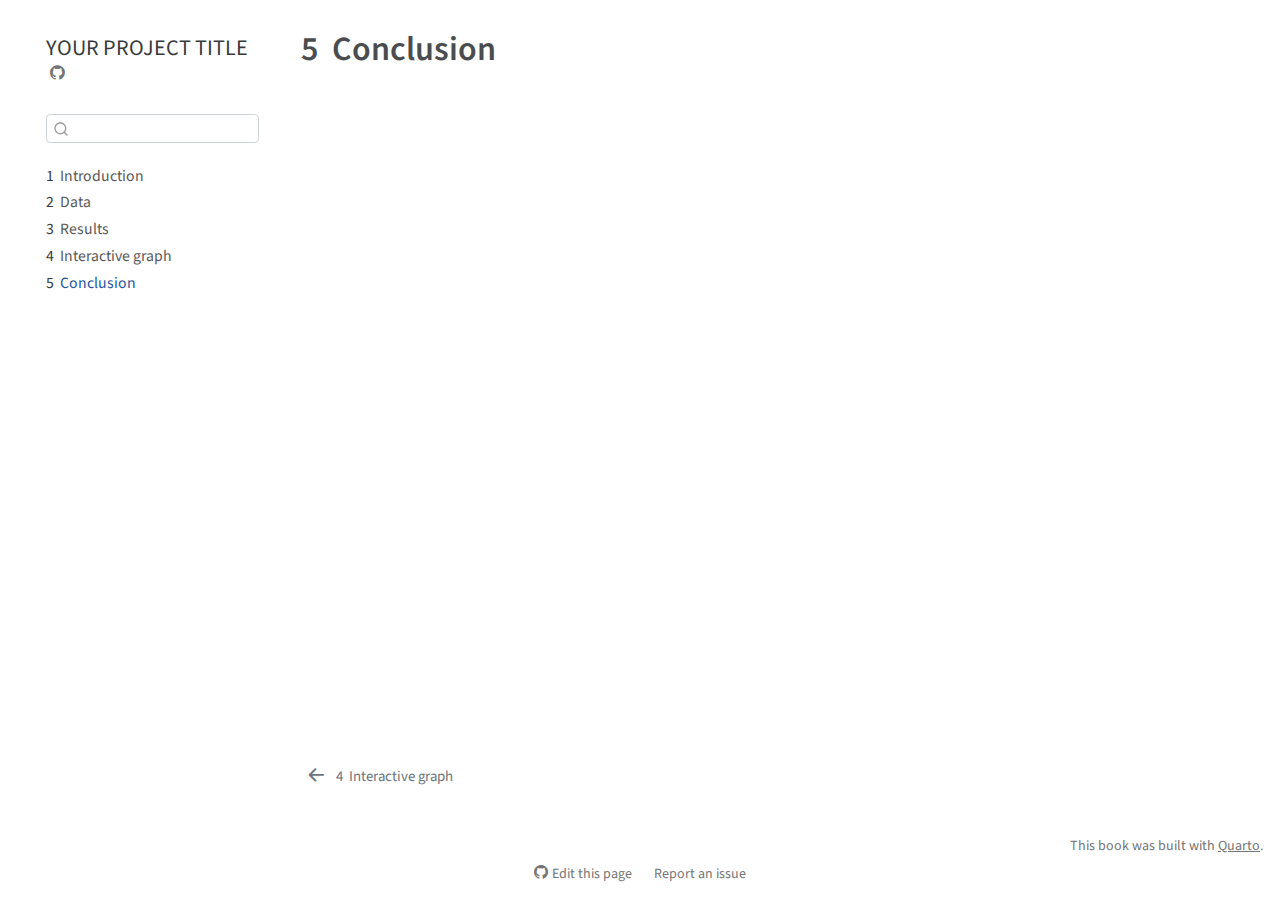
==== docs/conclusion.html @ 66e12816 "Initial commit" ====
<!DOCTYPE html>
<html xmlns="http://www.w3.org/1999/xhtml" lang="en" xml:lang="en"><head>

<meta charset="utf-8">
<meta name="generator" content="quarto-1.3.433">

<meta name="viewport" content="width=device-width, initial-scale=1.0, user-scalable=yes">


<title>YOUR PROJECT TITLE - 5&nbsp; Conclusion</title>
<style>
code{white-space: pre-wrap;}
span.smallcaps{font-variant: small-caps;}
div.columns{display: flex; gap: min(4vw, 1.5em);}
div.column{flex: auto; overflow-x: auto;}
div.hanging-indent{margin-left: 1.5em; text-indent: -1.5em;}
ul.task-list{list-style: none;}
ul.task-list li input[type="checkbox"] {
  width: 0.8em;
  margin: 0 0.8em 0.2em -1em; /* quarto-specific, see https://github.com/quarto-dev/quarto-cli/issues/4556 */ 
  vertical-align: middle;
}
</style>


<script src="site_libs/quarto-nav/quarto-nav.js"></script>
<script src="site_libs/quarto-nav/headroom.min.js"></script>
<script src="site_libs/clipboard/clipboard.min.js"></script>
<script src="site_libs/quarto-search/autocomplete.umd.js"></script>
<script src="site_libs/quarto-search/fuse.min.js"></script>
<script src="site_libs/quarto-search/quarto-search.js"></script>
<meta name="quarto:offset" content="./">
<link href="./d3graph.html" rel="prev">
<script src="site_libs/quarto-html/quarto.js"></script>
<script src="site_libs/quarto-html/popper.min.js"></script>
<script src="site_libs/quarto-html/tippy.umd.min.js"></script>
<script src="site_libs/quarto-html/anchor.min.js"></script>
<link href="site_libs/quarto-html/tippy.css" rel="stylesheet">
<link href="site_libs/quarto-html/quarto-syntax-highlighting.css" rel="stylesheet" id="quarto-text-highlighting-styles">
<script src="site_libs/bootstrap/bootstrap.min.js"></script>
<link href="site_libs/bootstrap/bootstrap-icons.css" rel="stylesheet">
<link href="site_libs/bootstrap/bootstrap.min.css" rel="stylesheet" id="quarto-bootstrap" data-mode="light">
<script id="quarto-search-options" type="application/json">{
  "location": "sidebar",
  "copy-button": false,
  "collapse-after": 3,
  "panel-placement": "start",
  "type": "textbox",
  "limit": 20,
  "language": {
    "search-no-results-text": "No results",
    "search-matching-documents-text": "matching documents",
    "search-copy-link-title": "Copy link to search",
    "search-hide-matches-text": "Hide additional matches",
    "search-more-match-text": "more match in this document",
    "search-more-matches-text": "more matches in this document",
    "search-clear-button-title": "Clear",
    "search-detached-cancel-button-title": "Cancel",
    "search-submit-button-title": "Submit",
    "search-label": "Search"
  }
}</script>


</head>

<body class="nav-sidebar floating">

<div id="quarto-search-results"></div>
  <header id="quarto-header" class="headroom fixed-top">
  <nav class="quarto-secondary-nav">
    <div class="container-fluid d-flex">
      <button type="button" class="quarto-btn-toggle btn" data-bs-toggle="collapse" data-bs-target="#quarto-sidebar,#quarto-sidebar-glass" aria-controls="quarto-sidebar" aria-expanded="false" aria-label="Toggle sidebar navigation" onclick="if (window.quartoToggleHeadroom) { window.quartoToggleHeadroom(); }">
        <i class="bi bi-layout-text-sidebar-reverse"></i>
      </button>
      <nav class="quarto-page-breadcrumbs" aria-label="breadcrumb"><ol class="breadcrumb"><li class="breadcrumb-item"><a href="./conclusion.html"><span class="chapter-number">5</span>&nbsp; <span class="chapter-title">Conclusion</span></a></li></ol></nav>
      <a class="flex-grow-1" role="button" data-bs-toggle="collapse" data-bs-target="#quarto-sidebar,#quarto-sidebar-glass" aria-controls="quarto-sidebar" aria-expanded="false" aria-label="Toggle sidebar navigation" onclick="if (window.quartoToggleHeadroom) { window.quartoToggleHeadroom(); }">      
      </a>
      <button type="button" class="btn quarto-search-button" aria-label="" onclick="window.quartoOpenSearch();">
        <i class="bi bi-search"></i>
      </button>
    </div>
  </nav>
</header>
<!-- content -->
<div id="quarto-content" class="quarto-container page-columns page-rows-contents page-layout-article">
<!-- sidebar -->
  <nav id="quarto-sidebar" class="sidebar collapse collapse-horizontal sidebar-navigation floating overflow-auto">
    <div class="pt-lg-2 mt-2 text-left sidebar-header">
    <div class="sidebar-title mb-0 py-0">
      <a href="./">YOUR PROJECT TITLE</a> 
        <div class="sidebar-tools-main">
    <a href="https://github.com/YOUR_GITHUB_ACCOUNT/REPO_NAME" rel="" title="Source Code" class="quarto-navigation-tool px-1" aria-label="Source Code"><i class="bi bi-github"></i></a>
</div>
    </div>
      </div>
        <div class="mt-2 flex-shrink-0 align-items-center">
        <div class="sidebar-search">
        <div id="quarto-search" class="" title="Search"></div>
        </div>
        </div>
    <div class="sidebar-menu-container"> 
    <ul class="list-unstyled mt-1">
        <li class="sidebar-item">
  <div class="sidebar-item-container"> 
  <a href="./index.html" class="sidebar-item-text sidebar-link">
 <span class="menu-text"><span class="chapter-number">1</span>&nbsp; <span class="chapter-title">Introduction</span></span></a>
  </div>
</li>
        <li class="sidebar-item">
  <div class="sidebar-item-container"> 
  <a href="./data.html" class="sidebar-item-text sidebar-link">
 <span class="menu-text"><span class="chapter-number">2</span>&nbsp; <span class="chapter-title">Data</span></span></a>
  </div>
</li>
        <li class="sidebar-item">
  <div class="sidebar-item-container"> 
  <a href="./results.html" class="sidebar-item-text sidebar-link">
 <span class="menu-text"><span class="chapter-number">3</span>&nbsp; <span class="chapter-title">Results</span></span></a>
  </div>
</li>
        <li class="sidebar-item">
  <div class="sidebar-item-container"> 
  <a href="./d3graph.html" class="sidebar-item-text sidebar-link">
 <span class="menu-text"><span class="chapter-number">4</span>&nbsp; <span class="chapter-title">Interactive graph</span></span></a>
  </div>
</li>
        <li class="sidebar-item">
  <div class="sidebar-item-container"> 
  <a href="./conclusion.html" class="sidebar-item-text sidebar-link active">
 <span class="menu-text"><span class="chapter-number">5</span>&nbsp; <span class="chapter-title">Conclusion</span></span></a>
  </div>
</li>
    </ul>
    </div>
</nav>
<div id="quarto-sidebar-glass" data-bs-toggle="collapse" data-bs-target="#quarto-sidebar,#quarto-sidebar-glass"></div>
<!-- margin-sidebar -->
    <div id="quarto-margin-sidebar" class="sidebar margin-sidebar">
        
    </div>
<!-- main -->
<main class="content" id="quarto-document-content">

<header id="title-block-header" class="quarto-title-block default">
<div class="quarto-title">
<h1 class="title"><span class="chapter-number">5</span>&nbsp; <span class="chapter-title">Conclusion</span></h1>
</div>



<div class="quarto-title-meta">

    
  
    
  </div>
  

</header>




</main> <!-- /main -->
<script id="quarto-html-after-body" type="application/javascript">
window.document.addEventListener("DOMContentLoaded", function (event) {
  const toggleBodyColorMode = (bsSheetEl) => {
    const mode = bsSheetEl.getAttribute("data-mode");
    const bodyEl = window.document.querySelector("body");
    if (mode === "dark") {
      bodyEl.classList.add("quarto-dark");
      bodyEl.classList.remove("quarto-light");
    } else {
      bodyEl.classList.add("quarto-light");
      bodyEl.classList.remove("quarto-dark");
    }
  }
  const toggleBodyColorPrimary = () => {
    const bsSheetEl = window.document.querySelector("link#quarto-bootstrap");
    if (bsSheetEl) {
      toggleBodyColorMode(bsSheetEl);
    }
  }
  toggleBodyColorPrimary();  
  const icon = "";
  const anchorJS = new window.AnchorJS();
  anchorJS.options = {
    placement: 'right',
    icon: icon
  };
  anchorJS.add('.anchored');
  const isCodeAnnotation = (el) => {
    for (const clz of el.classList) {
      if (clz.startsWith('code-annotation-')) {                     
        return true;
      }
    }
    return false;
  }
  const clipboard = new window.ClipboardJS('.code-copy-button', {
    text: function(trigger) {
      const codeEl = trigger.previousElementSibling.cloneNode(true);
      for (const childEl of codeEl.children) {
        if (isCodeAnnotation(childEl)) {
          childEl.remove();
        }
      }
      return codeEl.innerText;
    }
  });
  clipboard.on('success', function(e) {
    // button target
    const button = e.trigger;
    // don't keep focus
    button.blur();
    // flash "checked"
    button.classList.add('code-copy-button-checked');
    var currentTitle = button.getAttribute("title");
    button.setAttribute("title", "Copied!");
    let tooltip;
    if (window.bootstrap) {
      button.setAttribute("data-bs-toggle", "tooltip");
      button.setAttribute("data-bs-placement", "left");
      button.setAttribute("data-bs-title", "Copied!");
      tooltip = new bootstrap.Tooltip(button, 
        { trigger: "manual", 
          customClass: "code-copy-button-tooltip",
          offset: [0, -8]});
      tooltip.show();    
    }
    setTimeout(function() {
      if (tooltip) {
        tooltip.hide();
        button.removeAttribute("data-bs-title");
        button.removeAttribute("data-bs-toggle");
        button.removeAttribute("data-bs-placement");
      }
      button.setAttribute("title", currentTitle);
      button.classList.remove('code-copy-button-checked');
    }, 1000);
    // clear code selection
    e.clearSelection();
  });
  function tippyHover(el, contentFn) {
    const config = {
      allowHTML: true,
      content: contentFn,
      maxWidth: 500,
      delay: 100,
      arrow: false,
      appendTo: function(el) {
          return el.parentElement;
      },
      interactive: true,
      interactiveBorder: 10,
      theme: 'quarto',
      placement: 'bottom-start'
    };
    window.tippy(el, config); 
  }
  const noterefs = window.document.querySelectorAll('a[role="doc-noteref"]');
  for (var i=0; i<noterefs.length; i++) {
    const ref = noterefs[i];
    tippyHover(ref, function() {
      // use id or data attribute instead here
      let href = ref.getAttribute('data-footnote-href') || ref.getAttribute('href');
      try { href = new URL(href).hash; } catch {}
      const id = href.replace(/^#\/?/, "");
      const note = window.document.getElementById(id);
      return note.innerHTML;
    });
  }
      let selectedAnnoteEl;
      const selectorForAnnotation = ( cell, annotation) => {
        let cellAttr = 'data-code-cell="' + cell + '"';
        let lineAttr = 'data-code-annotation="' +  annotation + '"';
        const selector = 'span[' + cellAttr + '][' + lineAttr + ']';
        return selector;
      }
      const selectCodeLines = (annoteEl) => {
        const doc = window.document;
        const targetCell = annoteEl.getAttribute("data-target-cell");
        const targetAnnotation = annoteEl.getAttribute("data-target-annotation");
        const annoteSpan = window.document.querySelector(selectorForAnnotation(targetCell, targetAnnotation));
        const lines = annoteSpan.getAttribute("data-code-lines").split(",");
        const lineIds = lines.map((line) => {
          return targetCell + "-" + line;
        })
        let top = null;
        let height = null;
        let parent = null;
        if (lineIds.length > 0) {
            //compute the position of the single el (top and bottom and make a div)
            const el = window.document.getElementById(lineIds[0]);
            top = el.offsetTop;
            height = el.offsetHeight;
            parent = el.parentElement.parentElement;
          if (lineIds.length > 1) {
            const lastEl = window.document.getElementById(lineIds[lineIds.length - 1]);
            const bottom = lastEl.offsetTop + lastEl.offsetHeight;
            height = bottom - top;
          }
          if (top !== null && height !== null && parent !== null) {
            // cook up a div (if necessary) and position it 
            let div = window.document.getElementById("code-annotation-line-highlight");
            if (div === null) {
              div = window.document.createElement("div");
              div.setAttribute("id", "code-annotation-line-highlight");
              div.style.position = 'absolute';
              parent.appendChild(div);
            }
            div.style.top = top - 2 + "px";
            div.style.height = height + 4 + "px";
            let gutterDiv = window.document.getElementById("code-annotation-line-highlight-gutter");
            if (gutterDiv === null) {
              gutterDiv = window.document.createElement("div");
              gutterDiv.setAttribute("id", "code-annotation-line-highlight-gutter");
              gutterDiv.style.position = 'absolute';
              const codeCell = window.document.getElementById(targetCell);
              const gutter = codeCell.querySelector('.code-annotation-gutter');
              gutter.appendChild(gutterDiv);
            }
            gutterDiv.style.top = top - 2 + "px";
            gutterDiv.style.height = height + 4 + "px";
          }
          selectedAnnoteEl = annoteEl;
        }
      };
      const unselectCodeLines = () => {
        const elementsIds = ["code-annotation-line-highlight", "code-annotation-line-highlight-gutter"];
        elementsIds.forEach((elId) => {
          const div = window.document.getElementById(elId);
          if (div) {
            div.remove();
          }
        });
        selectedAnnoteEl = undefined;
      };
      // Attach click handler to the DT
      const annoteDls = window.document.querySelectorAll('dt[data-target-cell]');
      for (const annoteDlNode of annoteDls) {
        annoteDlNode.addEventListener('click', (event) => {
          const clickedEl = event.target;
          if (clickedEl !== selectedAnnoteEl) {
            unselectCodeLines();
            const activeEl = window.document.querySelector('dt[data-target-cell].code-annotation-active');
            if (activeEl) {
              activeEl.classList.remove('code-annotation-active');
            }
            selectCodeLines(clickedEl);
            clickedEl.classList.add('code-annotation-active');
          } else {
            // Unselect the line
            unselectCodeLines();
            clickedEl.classList.remove('code-annotation-active');
          }
        });
      }
  const findCites = (el) => {
    const parentEl = el.parentElement;
    if (parentEl) {
      const cites = parentEl.dataset.cites;
      if (cites) {
        return {
          el,
          cites: cites.split(' ')
        };
      } else {
        return findCites(el.parentElement)
      }
    } else {
      return undefined;
    }
  };
  var bibliorefs = window.document.querySelectorAll('a[role="doc-biblioref"]');
  for (var i=0; i<bibliorefs.length; i++) {
    const ref = bibliorefs[i];
    const citeInfo = findCites(ref);
    if (citeInfo) {
      tippyHover(citeInfo.el, function() {
        var popup = window.document.createElement('div');
        citeInfo.cites.forEach(function(cite) {
          var citeDiv = window.document.createElement('div');
          citeDiv.classList.add('hanging-indent');
          citeDiv.classList.add('csl-entry');
          var biblioDiv = window.document.getElementById('ref-' + cite);
          if (biblioDiv) {
            citeDiv.innerHTML = biblioDiv.innerHTML;
          }
          popup.appendChild(citeDiv);
        });
        return popup.innerHTML;
      });
    }
  }
});
</script>
<nav class="page-navigation">
  <div class="nav-page nav-page-previous">
      <a href="./d3graph.html" class="pagination-link">
        <i class="bi bi-arrow-left-short"></i> <span class="nav-page-text"><span class="chapter-number">4</span>&nbsp; <span class="chapter-title">Interactive graph</span></span>
      </a>          
  </div>
  <div class="nav-page nav-page-next">
  </div>
</nav>
</div> <!-- /content -->
<footer class="footer">
  <div class="nav-footer">
    <div class="nav-footer-left">
      &nbsp;
    </div>   
    <div class="nav-footer-center">
      &nbsp;
    <div class="toc-actions"><div><i class="bi bi-github"></i></div><div class="action-links"><p><a href="https://github.com/YOUR_GITHUB_ACCOUNT/REPO_NAME/edit/main/conclusion.qmd" class="toc-action">Edit this page</a></p><p><a href="https://github.com/YOUR_GITHUB_ACCOUNT/REPO_NAME/issues/new" class="toc-action">Report an issue</a></p></div></div></div>
    <div class="nav-footer-right">This book was built with <a href="https://quarto.org/">Quarto</a>.</div>
  </div>
</footer>



</body></html>
---- docs/site_libs/quarto-html/tippy.css ----
.tippy-box[data-animation=fade][data-state=hidden]{opacity:0}[data-tippy-root]{max-width:calc(100vw - 10px)}.tippy-box{position:relative;background-color:#333;color:#fff;border-radius:4px;font-size:14px;line-height:1.4;white-space:normal;outline:0;transition-property:transform,visibility,opacity}.tippy-box[data-placement^=top]>.tippy-arrow{bottom:0}.tippy-box[data-placement^=top]>.tippy-arrow:before{bottom:-7px;left:0;border-width:8px 8px 0;border-top-color:initial;transform-origin:center top}.tippy-box[data-placement^=bottom]>.tippy-arrow{top:0}.tippy-box[data-placement^=bottom]>.tippy-arrow:before{top:-7px;left:0;border-width:0 8px 8px;border-bottom-color:initial;transform-origin:center bottom}.tippy-box[data-placement^=left]>.tippy-arrow{right:0}.tippy-box[data-placement^=left]>.tippy-arrow:before{border-width:8px 0 8px 8px;border-left-color:initial;right:-7px;transform-origin:center left}.tippy-box[data-placement^=right]>.tippy-arrow{left:0}.tippy-box[data-placement^=right]>.tippy-arrow:before{left:-7px;border-width:8px 8px 8px 0;border-right-color:initial;transform-origin:center right}.tippy-box[data-inertia][data-state=visible]{transition-timing-function:cubic-bezier(.54,1.5,.38,1.11)}.tippy-arrow{width:16px;height:16px;color:#333}.tippy-arrow:before{content:"";position:absolute;border-color:transparent;border-style:solid}.tippy-content{position:relative;padding:5px 9px;z-index:1}
---- docs/site_libs/quarto-html/quarto-syntax-highlighting.css ----
/* quarto syntax highlight colors */
:root {
  --quarto-hl-ot-color: #003B4F;
  --quarto-hl-at-color: #657422;
  --quarto-hl-ss-color: #20794D;
  --quarto-hl-an-color: #5E5E5E;
  --quarto-hl-fu-color: #4758AB;
  --quarto-hl-st-color: #20794D;
  --quarto-hl-cf-color: #003B4F;
  --quarto-hl-op-color: #5E5E5E;
  --quarto-hl-er-color: #AD0000;
  --quarto-hl-bn-color: #AD0000;
  --quarto-hl-al-color: #AD0000;
  --quarto-hl-va-color: #111111;
  --quarto-hl-bu-color: inherit;
  --quarto-hl-ex-color: inherit;
  --quarto-hl-pp-color: #AD0000;
  --quarto-hl-in-color: #5E5E5E;
  --quarto-hl-vs-color: #20794D;
  --quarto-hl-wa-color: #5E5E5E;
  --quarto-hl-do-color: #5E5E5E;
  --quarto-hl-im-color: #00769E;
  --quarto-hl-ch-color: #20794D;
  --quarto-hl-dt-color: #AD0000;
  --quarto-hl-fl-color: #AD0000;
  --quarto-hl-co-color: #5E5E5E;
  --quarto-hl-cv-color: #5E5E5E;
  --quarto-hl-cn-color: #8f5902;
  --quarto-hl-sc-color: #5E5E5E;
  --quarto-hl-dv-color: #AD0000;
  --quarto-hl-kw-color: #003B4F;
}

/* other quarto variables */
:root {
  --quarto-font-monospace: SFMono-Regular, Menlo, Monaco, Consolas, "Liberation Mono", "Courier New", monospace;
}

pre > code.sourceCode > span {
  color: #003B4F;
}

code span {
  color: #003B4F;
}

code.sourceCode > span {
  color: #003B4F;
}

div.sourceCode,
div.sourceCode pre.sourceCode {
  color: #003B4F;
}

code span.ot {
  color: #003B4F;
  font-style: inherit;
}

code span.at {
  color: #657422;
  font-style: inherit;
}

code span.ss {
  color: #20794D;
  font-style: inherit;
}

code span.an {
  color: #5E5E5E;
  font-style: inherit;
}

code span.fu {
  color: #4758AB;
  font-style: inherit;
}

code span.st {
  color: #20794D;
  font-style: inherit;
}

code span.cf {
  color: #003B4F;
  font-style: inherit;
}

code span.op {
  color: #5E5E5E;
  font-style: inherit;
}

code span.er {
  color: #AD0000;
  font-style: inherit;
}

code span.bn {
  color: #AD0000;
  font-style: inherit;
}

code span.al {
  color: #AD0000;
  font-style: inherit;
}

code span.va {
  color: #111111;
  font-style: inherit;
}

code span.bu {
  font-style: inherit;
}

code span.ex {
  font-style: inherit;
}

code span.pp {
  color: #AD0000;
  font-style: inherit;
}

code span.in {
  color: #5E5E5E;
  font-style: inherit;
}

code span.vs {
  color: #20794D;
  font-style: inherit;
}

code span.wa {
  color: #5E5E5E;
  font-style: italic;
}

code span.do {
  color: #5E5E5E;
  font-style: italic;
}

code span.im {
  color: #00769E;
  font-style: inherit;
}

code span.ch {
  color: #20794D;
  font-style: inherit;
}

code span.dt {
  color: #AD0000;
  font-style: inherit;
}

code span.fl {
  color: #AD0000;
  font-style: inherit;
}

code span.co {
  color: #5E5E5E;
  font-style: inherit;
}

code span.cv {
  color: #5E5E5E;
  font-style: italic;
}

code span.cn {
  color: #8f5902;
  font-style: inherit;
}

code span.sc {
  color: #5E5E5E;
  font-style: inherit;
}

code span.dv {
  color: #AD0000;
  font-style: inherit;
}

code span.kw {
  color: #003B4F;
  font-style: inherit;
}

.prevent-inlining {
  content: "</";
}

/*# sourceMappingURL=debc5d5d77c3f9108843748ff7464032.css.map */
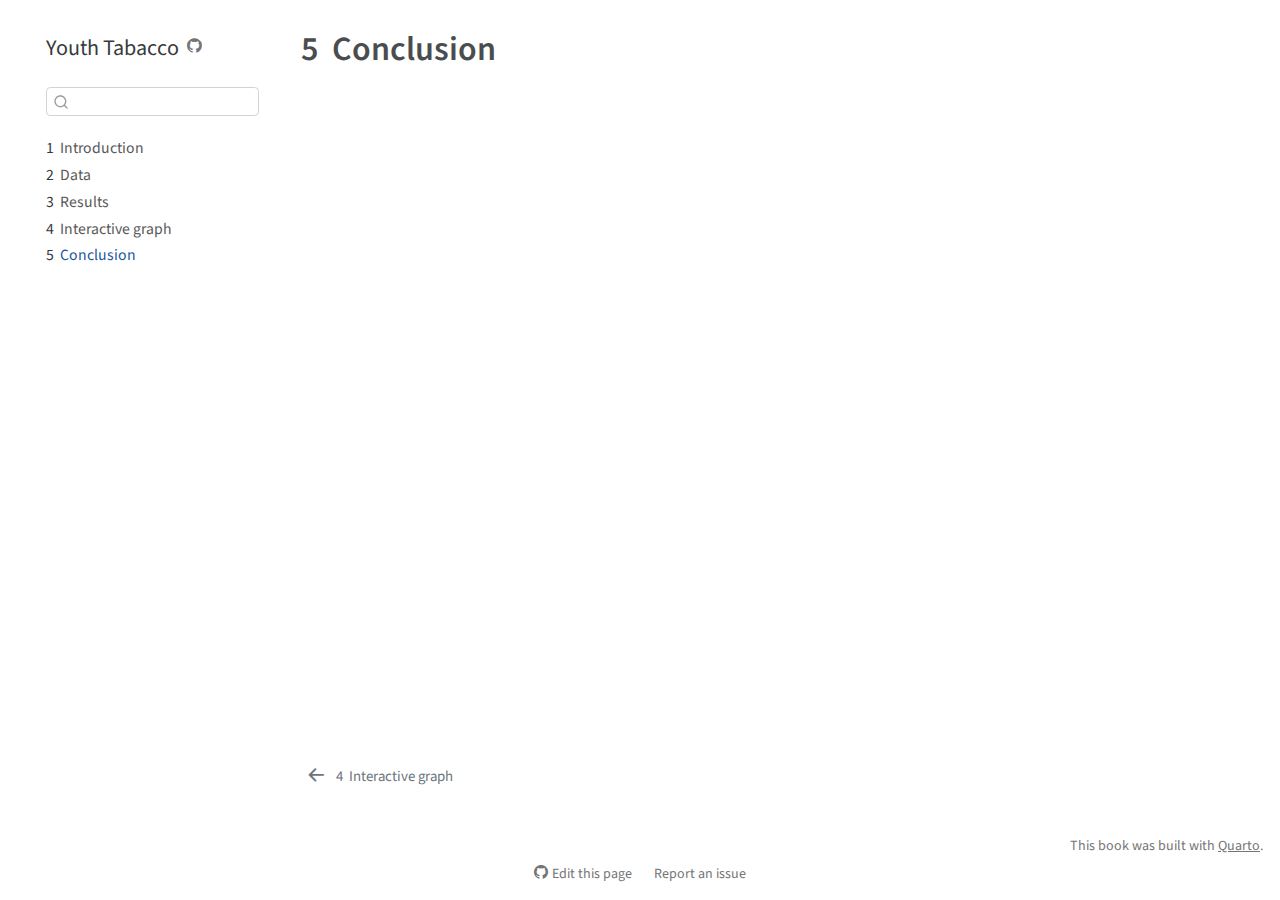
==== commit 1d75fe8f: "initial render" ====
--- a/docs/conclusion.html
+++ b/docs/conclusion.html
@@ -7,7 +7,7 @@
 <meta name="viewport" content="width=device-width, initial-scale=1.0, user-scalable=yes">
 
 
-<title>YOUR PROJECT TITLE - 5&nbsp; Conclusion</title>
+<title>Youth Tabacco - 5&nbsp; Conclusion</title>
 <style>
 code{white-space: pre-wrap;}
 span.smallcaps{font-variant: small-caps;}
@@ -88,9 +88,9 @@
   <nav id="quarto-sidebar" class="sidebar collapse collapse-horizontal sidebar-navigation floating overflow-auto">
     <div class="pt-lg-2 mt-2 text-left sidebar-header">
     <div class="sidebar-title mb-0 py-0">
-      <a href="./">YOUR PROJECT TITLE</a> 
+      <a href="./">Youth Tabacco</a> 
         <div class="sidebar-tools-main">
-    <a href="https://github.com/YOUR_GITHUB_ACCOUNT/REPO_NAME" rel="" title="Source Code" class="quarto-navigation-tool px-1" aria-label="Source Code"><i class="bi bi-github"></i></a>
+    <a href="https://github.com/yutongzhang37/tobacco" rel="" title="Source Code" class="quarto-navigation-tool px-1" aria-label="Source Code"><i class="bi bi-github"></i></a>
 </div>
     </div>
       </div>
@@ -413,7 +413,7 @@
     </div>   
     <div class="nav-footer-center">
       &nbsp;
-    <div class="toc-actions"><div><i class="bi bi-github"></i></div><div class="action-links"><p><a href="https://github.com/YOUR_GITHUB_ACCOUNT/REPO_NAME/edit/main/conclusion.qmd" class="toc-action">Edit this page</a></p><p><a href="https://github.com/YOUR_GITHUB_ACCOUNT/REPO_NAME/issues/new" class="toc-action">Report an issue</a></p></div></div></div>
+    <div class="toc-actions"><div><i class="bi bi-github"></i></div><div class="action-links"><p><a href="https://github.com/yutongzhang37/tobacco/edit/main/conclusion.qmd" class="toc-action">Edit this page</a></p><p><a href="https://github.com/yutongzhang37/tobacco/issues/new" class="toc-action">Report an issue</a></p></div></div></div>
     <div class="nav-footer-right">This book was built with <a href="https://quarto.org/">Quarto</a>.</div>
   </div>
 </footer>
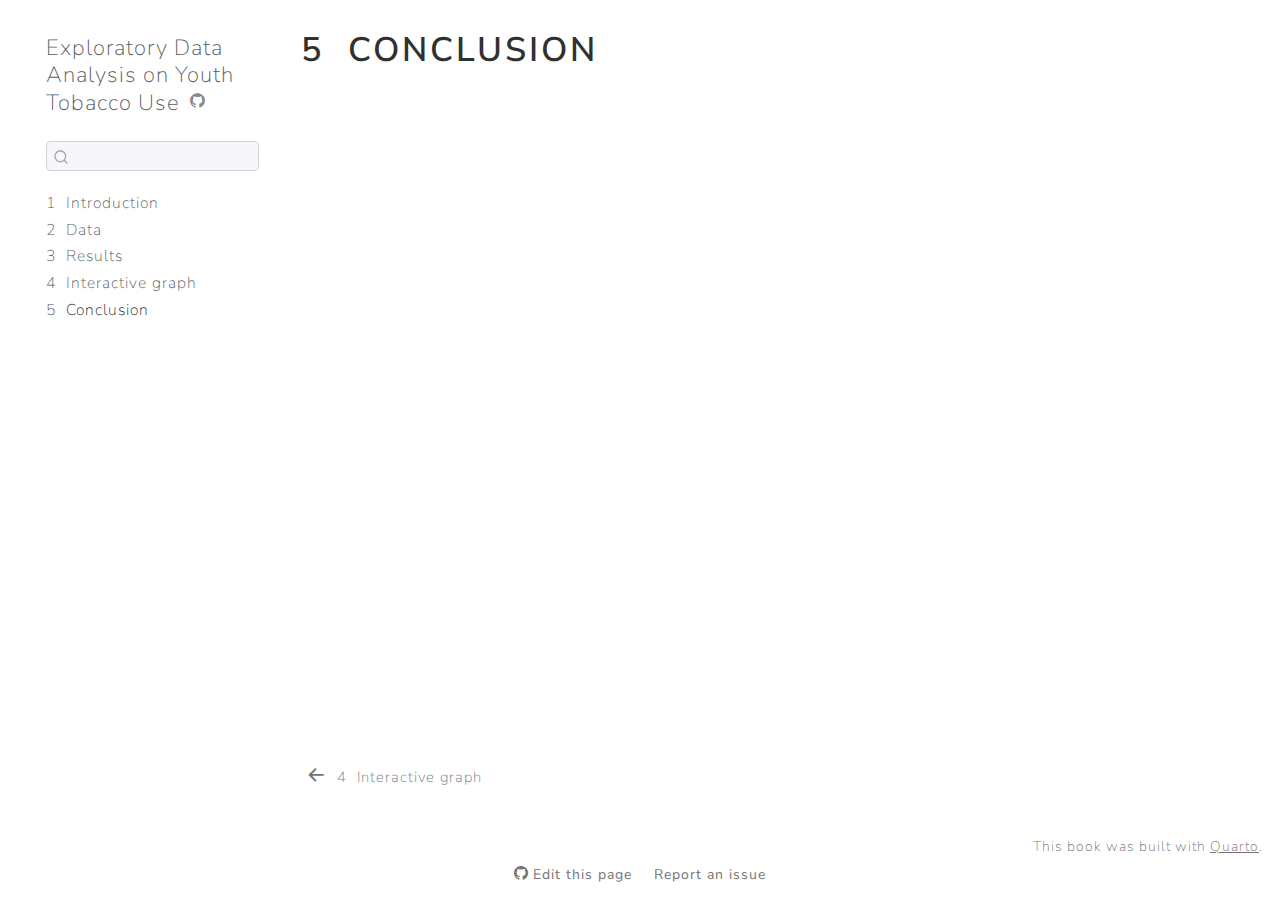
==== commit 424a7de0: "data render" ====
--- a/docs/conclusion.html
+++ b/docs/conclusion.html
@@ -2,12 +2,12 @@
 <html xmlns="http://www.w3.org/1999/xhtml" lang="en" xml:lang="en"><head>
 
 <meta charset="utf-8">
-<meta name="generator" content="quarto-1.3.433">
+<meta name="generator" content="quarto-1.3.353">
 
 <meta name="viewport" content="width=device-width, initial-scale=1.0, user-scalable=yes">
 
 
-<title>Youth Tabacco - 5&nbsp; Conclusion</title>
+<title>Exploratory Data Analysis on Youth Tobacco Use - 5&nbsp; Conclusion</title>
 <style>
 code{white-space: pre-wrap;}
 span.smallcaps{font-variant: small-caps;}
@@ -56,8 +56,7 @@
     "search-more-matches-text": "more matches in this document",
     "search-clear-button-title": "Clear",
     "search-detached-cancel-button-title": "Cancel",
-    "search-submit-button-title": "Submit",
-    "search-label": "Search"
+    "search-submit-button-title": "Submit"
   }
 }</script>
 
@@ -76,7 +75,7 @@
       <nav class="quarto-page-breadcrumbs" aria-label="breadcrumb"><ol class="breadcrumb"><li class="breadcrumb-item"><a href="./conclusion.html"><span class="chapter-number">5</span>&nbsp; <span class="chapter-title">Conclusion</span></a></li></ol></nav>
       <a class="flex-grow-1" role="button" data-bs-toggle="collapse" data-bs-target="#quarto-sidebar,#quarto-sidebar-glass" aria-controls="quarto-sidebar" aria-expanded="false" aria-label="Toggle sidebar navigation" onclick="if (window.quartoToggleHeadroom) { window.quartoToggleHeadroom(); }">      
       </a>
-      <button type="button" class="btn quarto-search-button" aria-label="" onclick="window.quartoOpenSearch();">
+      <button type="button" class="btn quarto-search-button" aria-label="Search" onclick="window.quartoOpenSearch();">
         <i class="bi bi-search"></i>
       </button>
     </div>
@@ -88,9 +87,9 @@
   <nav id="quarto-sidebar" class="sidebar collapse collapse-horizontal sidebar-navigation floating overflow-auto">
     <div class="pt-lg-2 mt-2 text-left sidebar-header">
     <div class="sidebar-title mb-0 py-0">
-      <a href="./">Youth Tabacco</a> 
+      <a href="./">Exploratory Data Analysis on Youth Tobacco Use</a> 
         <div class="sidebar-tools-main">
-    <a href="https://github.com/yutongzhang37/tobacco" rel="" title="Source Code" class="quarto-navigation-tool px-1" aria-label="Source Code"><i class="bi bi-github"></i></a>
+    <a href="https://github.com/yutongzhang37/tobacco" title="Source Code" class="quarto-navigation-tool px-1" aria-label="Source Code"><i class="bi bi-github"></i></a>
 </div>
     </div>
       </div>
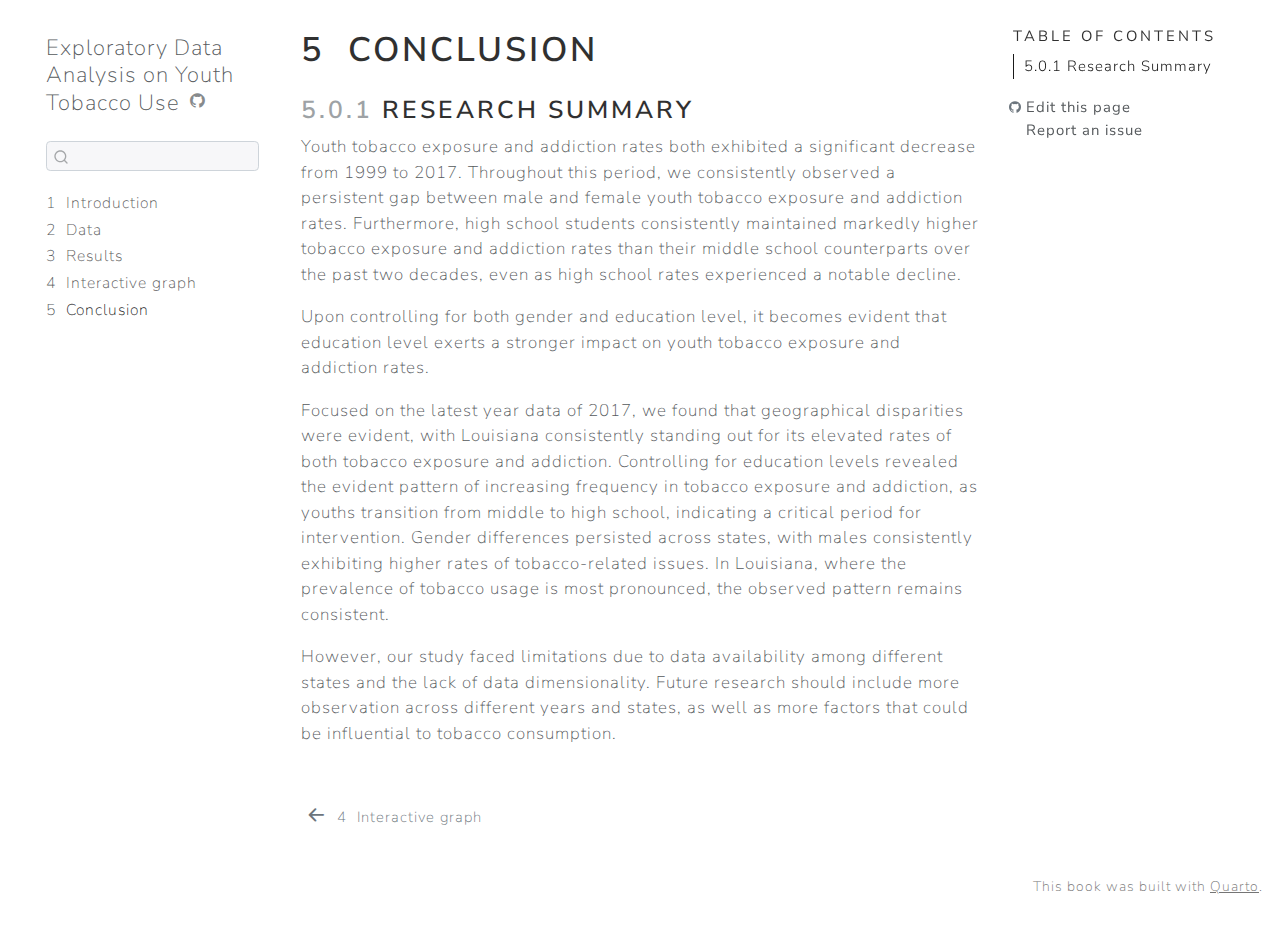
==== commit 5966acfe: "Conclusion" ====
--- a/docs/conclusion.html
+++ b/docs/conclusion.html
@@ -136,7 +136,13 @@
 <div id="quarto-sidebar-glass" data-bs-toggle="collapse" data-bs-target="#quarto-sidebar,#quarto-sidebar-glass"></div>
 <!-- margin-sidebar -->
     <div id="quarto-margin-sidebar" class="sidebar margin-sidebar">
-        
+        <nav id="TOC" role="doc-toc" class="toc-active">
+    <h2 id="toc-title">Table of contents</h2>
+   
+  <ul>
+  <li><a href="#research-summary" id="toc-research-summary" class="nav-link active" data-scroll-target="#research-summary"><span class="header-section-number">5.0.1</span> Research Summary</a></li>
+  </ul>
+<div class="toc-actions"><div><i class="bi bi-github"></i></div><div class="action-links"><p><a href="https://github.com/yutongzhang37/tobacco/edit/main/conclusion.qmd" class="toc-action">Edit this page</a></p><p><a href="https://github.com/yutongzhang37/tobacco/issues/new" class="toc-action">Report an issue</a></p></div></div></nav>
     </div>
 <!-- main -->
 <main class="content" id="quarto-document-content">
@@ -158,8 +164,15 @@
 
 </header>
 
-
-
+<section id="research-summary" class="level3" data-number="5.0.1">
+<h3 data-number="5.0.1" class="anchored" data-anchor-id="research-summary"><span class="header-section-number">5.0.1</span> Research Summary</h3>
+<p>Youth tobacco exposure and addiction rates both exhibited a significant decrease from 1999 to 2017. Throughout this period, we consistently observed a persistent gap between male and female youth tobacco exposure and addiction rates. Furthermore, high school students consistently maintained markedly higher tobacco exposure and addiction rates than their middle school counterparts over the past two decades, even as high school rates experienced a notable decline.</p>
+<p>Upon controlling for both gender and education level, it becomes evident that education level exerts a stronger impact on youth tobacco exposure and addiction rates.</p>
+<p>Focused on the latest year data of 2017, we found that geographical disparities were evident, with Louisiana consistently standing out for its elevated rates of both tobacco exposure and addiction. Controlling for education levels revealed the evident pattern of increasing frequency in tobacco exposure and addiction, as youths transition from middle to high school, indicating a critical period for intervention. Gender differences persisted across states, with males consistently exhibiting higher rates of tobacco-related issues. In Louisiana, where the prevalence of tobacco usage is most pronounced, the observed pattern remains consistent.</p>
+<p>However, our study faced limitations due to data availability among different states and the lack of data dimensionality. Future research should include more observation across different years and states, as well as more factors that could be influential to tobacco consumption.</p>
+
+
+</section>
 
 </main> <!-- /main -->
 <script id="quarto-html-after-body" type="application/javascript">
@@ -412,7 +425,7 @@
     </div>   
     <div class="nav-footer-center">
       &nbsp;
-    <div class="toc-actions"><div><i class="bi bi-github"></i></div><div class="action-links"><p><a href="https://github.com/yutongzhang37/tobacco/edit/main/conclusion.qmd" class="toc-action">Edit this page</a></p><p><a href="https://github.com/yutongzhang37/tobacco/issues/new" class="toc-action">Report an issue</a></p></div></div></div>
+    </div>
     <div class="nav-footer-right">This book was built with <a href="https://quarto.org/">Quarto</a>.</div>
   </div>
 </footer>
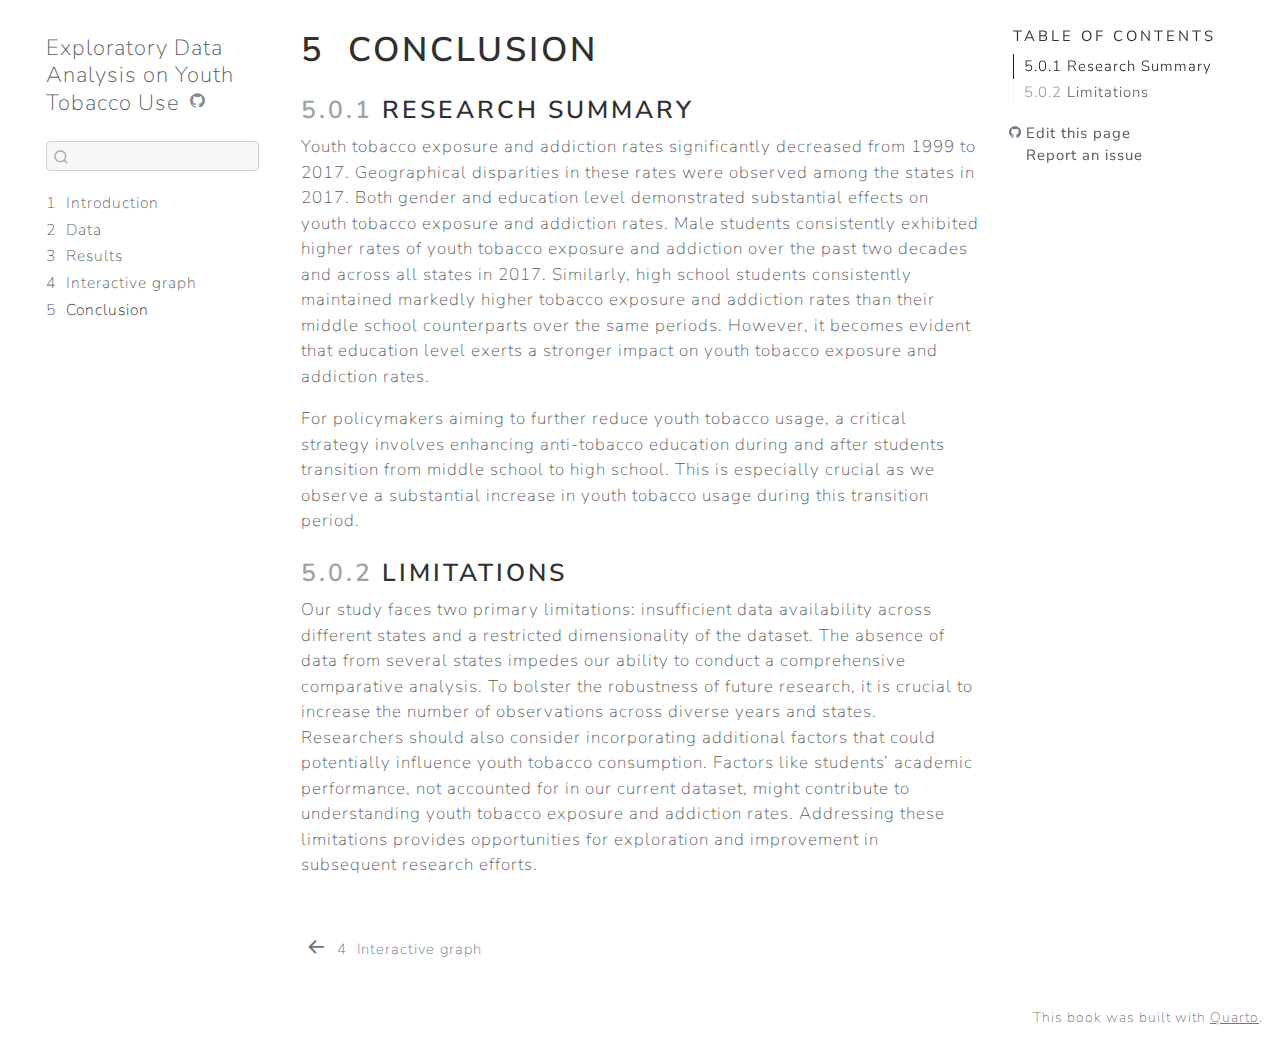
==== commit c13a26d0: "Update subheadings" ====
--- a/docs/conclusion.html
+++ b/docs/conclusion.html
@@ -141,6 +141,7 @@
    
   <ul>
   <li><a href="#research-summary" id="toc-research-summary" class="nav-link active" data-scroll-target="#research-summary"><span class="header-section-number">5.0.1</span> Research Summary</a></li>
+  <li><a href="#limitations" id="toc-limitations" class="nav-link" data-scroll-target="#limitations"><span class="header-section-number">5.0.2</span> Limitations</a></li>
   </ul>
 <div class="toc-actions"><div><i class="bi bi-github"></i></div><div class="action-links"><p><a href="https://github.com/yutongzhang37/tobacco/edit/main/conclusion.qmd" class="toc-action">Edit this page</a></p><p><a href="https://github.com/yutongzhang37/tobacco/issues/new" class="toc-action">Report an issue</a></p></div></div></nav>
     </div>
@@ -166,10 +167,12 @@
 
 <section id="research-summary" class="level3" data-number="5.0.1">
 <h3 data-number="5.0.1" class="anchored" data-anchor-id="research-summary"><span class="header-section-number">5.0.1</span> Research Summary</h3>
-<p>Youth tobacco exposure and addiction rates both exhibited a significant decrease from 1999 to 2017. Throughout this period, we consistently observed a persistent gap between male and female youth tobacco exposure and addiction rates. Furthermore, high school students consistently maintained markedly higher tobacco exposure and addiction rates than their middle school counterparts over the past two decades, even as high school rates experienced a notable decline.</p>
-<p>Upon controlling for both gender and education level, it becomes evident that education level exerts a stronger impact on youth tobacco exposure and addiction rates.</p>
-<p>Focused on the latest year data of 2017, we found that geographical disparities were evident, with Louisiana consistently standing out for its elevated rates of both tobacco exposure and addiction. Controlling for education levels revealed the evident pattern of increasing frequency in tobacco exposure and addiction, as youths transition from middle to high school, indicating a critical period for intervention. Gender differences persisted across states, with males consistently exhibiting higher rates of tobacco-related issues. In Louisiana, where the prevalence of tobacco usage is most pronounced, the observed pattern remains consistent.</p>
-<p>However, our study faced limitations due to data availability among different states and the lack of data dimensionality. Future research should include more observation across different years and states, as well as more factors that could be influential to tobacco consumption.</p>
+<p>Youth tobacco exposure and addiction rates significantly decreased from 1999 to 2017. Geographical disparities in these rates were observed among the states in 2017. Both gender and education level demonstrated substantial effects on youth tobacco exposure and addiction rates. Male students consistently exhibited higher rates of youth tobacco exposure and addiction over the past two decades and across all states in 2017. Similarly, high school students consistently maintained markedly higher tobacco exposure and addiction rates than their middle school counterparts over the same periods. However, it becomes evident that education level exerts a stronger impact on youth tobacco exposure and addiction rates.</p>
+<p>For policymakers aiming to further reduce youth tobacco usage, a critical strategy involves enhancing anti-tobacco education during and after students transition from middle school to high school. This is especially crucial as we observe a substantial increase in youth tobacco usage during this transition period.</p>
+</section>
+<section id="limitations" class="level3" data-number="5.0.2">
+<h3 data-number="5.0.2" class="anchored" data-anchor-id="limitations"><span class="header-section-number">5.0.2</span> Limitations</h3>
+<p>Our study faces two primary limitations: insufficient data availability across different states and a restricted dimensionality of the dataset. The absence of data from several states impedes our ability to conduct a comprehensive comparative analysis. To bolster the robustness of future research, it is crucial to increase the number of observations across diverse years and states. Researchers should also consider incorporating additional factors that could potentially influence youth tobacco consumption. Factors like students’ academic performance, not accounted for in our current dataset, might contribute to understanding youth tobacco exposure and addiction rates. Addressing these limitations provides opportunities for exploration and improvement in subsequent research efforts.</p>
 
 
 </section>
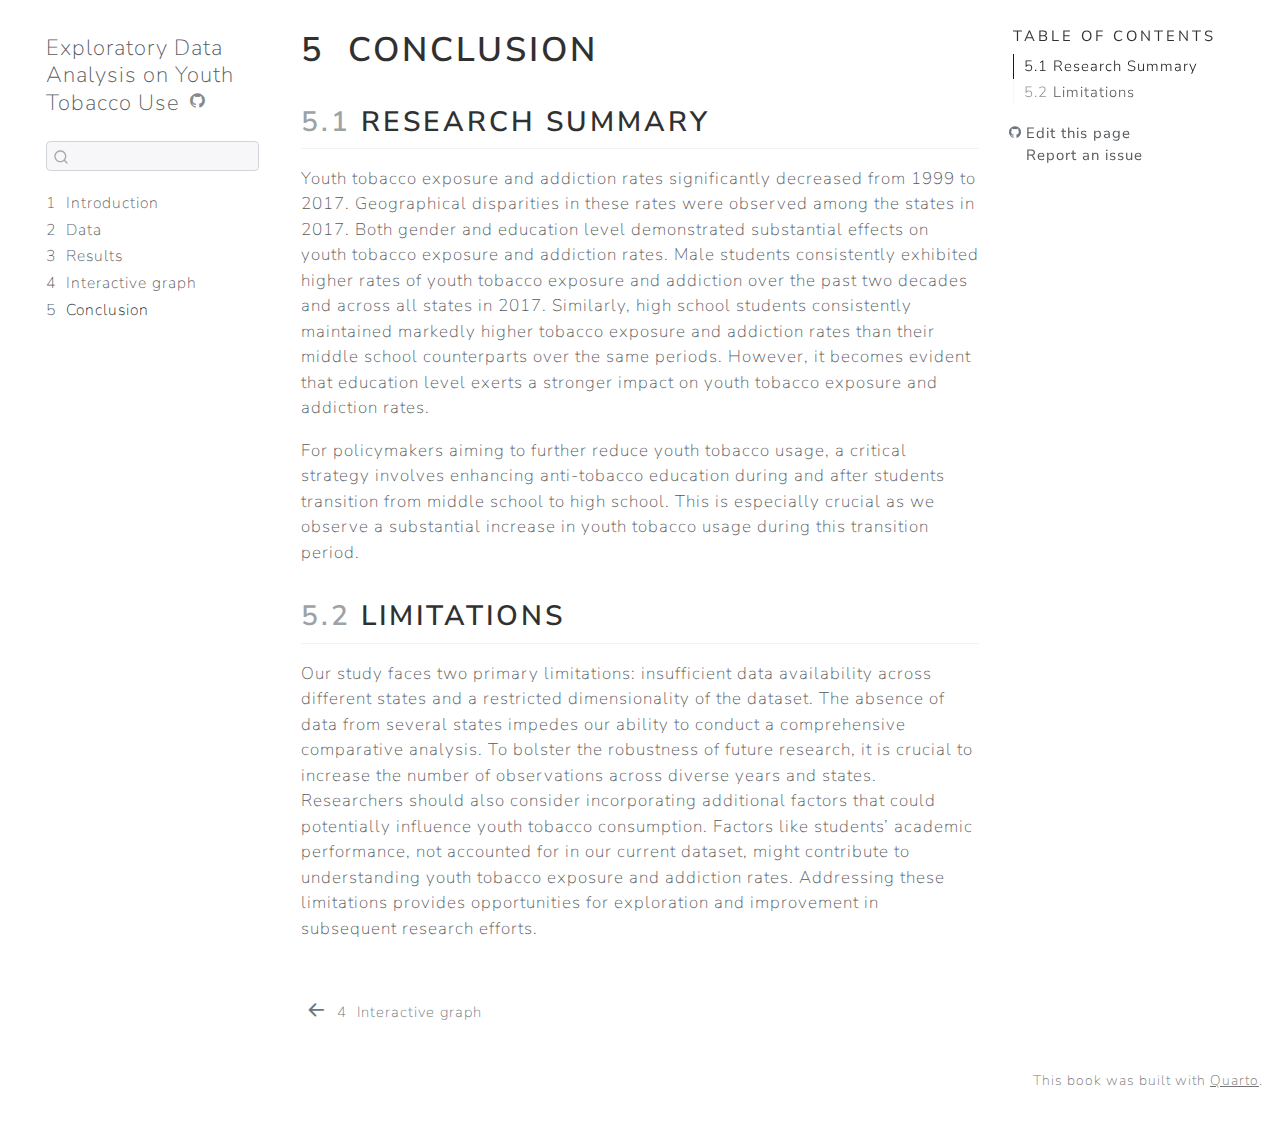
==== commit bfa1c86e: "Update code alignment" ====
--- a/docs/conclusion.html
+++ b/docs/conclusion.html
@@ -140,8 +140,8 @@
     <h2 id="toc-title">Table of contents</h2>
    
   <ul>
-  <li><a href="#research-summary" id="toc-research-summary" class="nav-link active" data-scroll-target="#research-summary"><span class="header-section-number">5.0.1</span> Research Summary</a></li>
-  <li><a href="#limitations" id="toc-limitations" class="nav-link" data-scroll-target="#limitations"><span class="header-section-number">5.0.2</span> Limitations</a></li>
+  <li><a href="#research-summary" id="toc-research-summary" class="nav-link active" data-scroll-target="#research-summary"><span class="header-section-number">5.1</span> Research Summary</a></li>
+  <li><a href="#limitations" id="toc-limitations" class="nav-link" data-scroll-target="#limitations"><span class="header-section-number">5.2</span> Limitations</a></li>
   </ul>
 <div class="toc-actions"><div><i class="bi bi-github"></i></div><div class="action-links"><p><a href="https://github.com/yutongzhang37/tobacco/edit/main/conclusion.qmd" class="toc-action">Edit this page</a></p><p><a href="https://github.com/yutongzhang37/tobacco/issues/new" class="toc-action">Report an issue</a></p></div></div></nav>
     </div>
@@ -165,13 +165,13 @@
 
 </header>
 
-<section id="research-summary" class="level3" data-number="5.0.1">
-<h3 data-number="5.0.1" class="anchored" data-anchor-id="research-summary"><span class="header-section-number">5.0.1</span> Research Summary</h3>
+<section id="research-summary" class="level2" data-number="5.1">
+<h2 data-number="5.1" class="anchored" data-anchor-id="research-summary"><span class="header-section-number">5.1</span> Research Summary</h2>
 <p>Youth tobacco exposure and addiction rates significantly decreased from 1999 to 2017. Geographical disparities in these rates were observed among the states in 2017. Both gender and education level demonstrated substantial effects on youth tobacco exposure and addiction rates. Male students consistently exhibited higher rates of youth tobacco exposure and addiction over the past two decades and across all states in 2017. Similarly, high school students consistently maintained markedly higher tobacco exposure and addiction rates than their middle school counterparts over the same periods. However, it becomes evident that education level exerts a stronger impact on youth tobacco exposure and addiction rates.</p>
 <p>For policymakers aiming to further reduce youth tobacco usage, a critical strategy involves enhancing anti-tobacco education during and after students transition from middle school to high school. This is especially crucial as we observe a substantial increase in youth tobacco usage during this transition period.</p>
 </section>
-<section id="limitations" class="level3" data-number="5.0.2">
-<h3 data-number="5.0.2" class="anchored" data-anchor-id="limitations"><span class="header-section-number">5.0.2</span> Limitations</h3>
+<section id="limitations" class="level2" data-number="5.2">
+<h2 data-number="5.2" class="anchored" data-anchor-id="limitations"><span class="header-section-number">5.2</span> Limitations</h2>
 <p>Our study faces two primary limitations: insufficient data availability across different states and a restricted dimensionality of the dataset. The absence of data from several states impedes our ability to conduct a comprehensive comparative analysis. To bolster the robustness of future research, it is crucial to increase the number of observations across diverse years and states. Researchers should also consider incorporating additional factors that could potentially influence youth tobacco consumption. Factors like students’ academic performance, not accounted for in our current dataset, might contribute to understanding youth tobacco exposure and addiction rates. Addressing these limitations provides opportunities for exploration and improvement in subsequent research efforts.</p>
 
 
